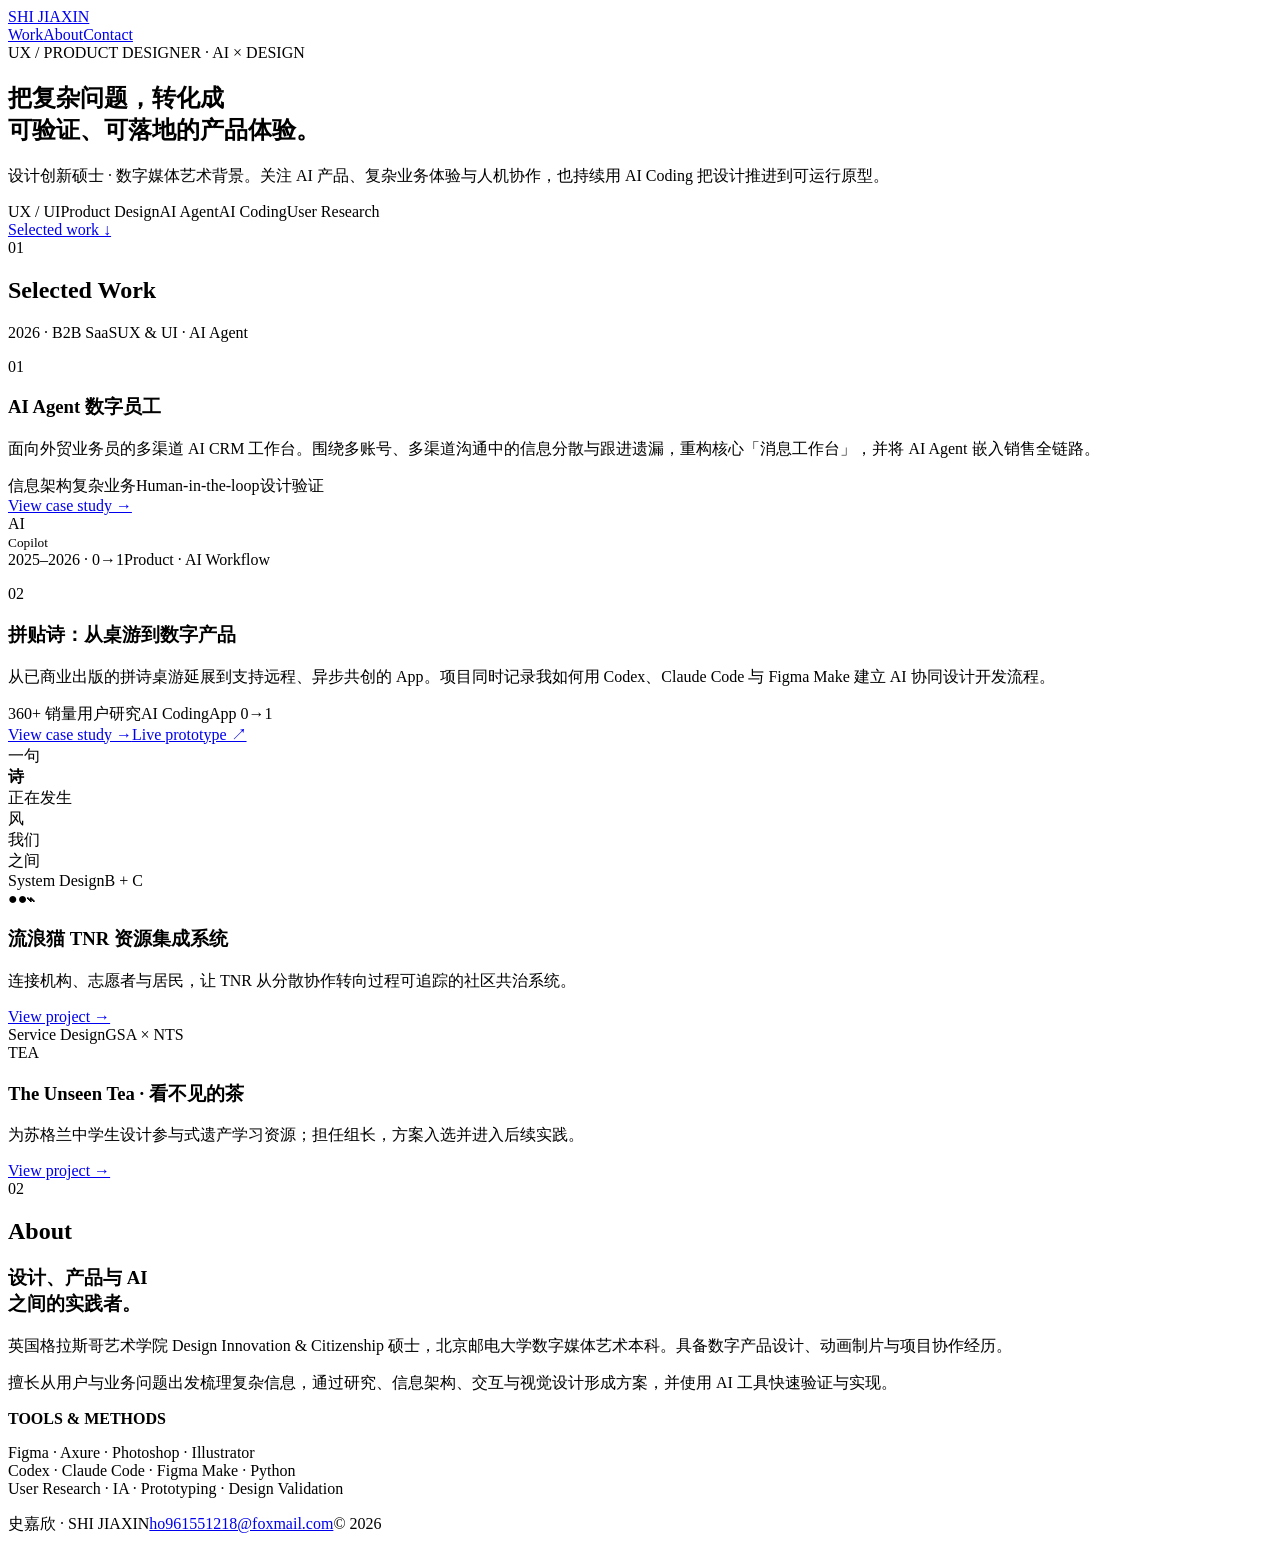
==== index.html @ bdac40e6 "Add index.html for portfolio v1" ====
<!doctype html>
<html lang="zh-CN">
<head>
  <meta charset="utf-8" />
  <meta name="viewport" content="width=device-width,initial-scale=1" />
  <meta name="description" content="史嘉欣｜UX / Product Designer portfolio — AI products, B2B SaaS, digital products and service design." />
  <title>史嘉欣 · UX / Product Designer</title>
  <link rel="stylesheet" href="styles.css" />
</head>
<body>
  <header class="nav">
    <a class="brand" href="#top">SHI JIAXIN</a>
    <nav><a href="#work">Work</a><a href="#about">About</a><a href="mailto:ho961551218@foxmail.com">Contact</a></nav>
  </header>

  <main id="top">
    <section class="hero">
      <div class="eyebrow">UX / PRODUCT DESIGNER · AI × DESIGN</div>
      <h1>把复杂问题，转化成<br><span>可验证、可落地</span>的产品体验。</h1>
      <p class="lead">设计创新硕士 · 数字媒体艺术背景。关注 AI 产品、复杂业务体验与人机协作，也持续用 AI Coding 把设计推进到可运行原型。</p>
      <div class="chips"><span>UX / UI</span><span>Product Design</span><span>AI Agent</span><span>AI Coding</span><span>User Research</span></div>
      <a class="down" href="#work">Selected work ↓</a>
    </section>

    <section id="work" class="work">
      <div class="section-head"><span>01</span><h2>Selected Work</h2></div>

      <article class="project blue">
        <div class="meta"><span>2026 · B2B SaaS</span><span>UX & UI · AI Agent</span></div>
        <div class="project-copy">
          <p class="num">01</p>
          <h3>AI Agent 数字员工</h3>
          <p>面向外贸业务员的多渠道 AI CRM 工作台。围绕多账号、多渠道沟通中的信息分散与跟进遗漏，重构核心「消息工作台」，并将 AI Agent 嵌入销售全链路。</p>
          <div class="tags"><span>信息架构</span><span>复杂业务</span><span>Human-in-the-loop</span><span>设计验证</span></div>
          <a href="digital-employee.html">View case study →</a>
        </div>
        <div class="visual dashboard">
          <div class="window"><div class="bar"></div><div class="cols"><i></i><b></b><em></em></div></div>
          <div class="float">AI<br><small>Copilot</small></div>
        </div>
      </article>

      <article class="project purple">
        <div class="meta"><span>2025–2026 · 0→1</span><span>Product · AI Workflow</span></div>
        <div class="project-copy">
          <p class="num">02</p>
          <h3>拼贴诗：从桌游到数字产品</h3>
          <p>从已商业出版的拼诗桌游延展到支持远程、异步共创的 App。项目同时记录我如何用 Codex、Claude Code 与 Figma Make 建立 AI 协同设计开发流程。</p>
          <div class="tags"><span>360+ 销量</span><span>用户研究</span><span>AI Coding</span><span>App 0→1</span></div>
          <div class="links"><a href="collage-poetry.html">View case study →</a><a href="https://jshi3779.github.io/Between-Lines/" target="_blank" rel="noreferrer">Live prototype ↗</a></div>
        </div>
        <div class="visual poetry"><div class="paper">一句<br><strong>诗</strong><br>正在发生</div><div class="card c1">风</div><div class="card c2">我们</div><div class="card c3">之间</div></div>
      </article>

      <div class="grid">
        <article class="small green">
          <div class="meta"><span>System Design</span><span>B + C</span></div>
          <div class="mini-visual cat"><span>●</span><span>●</span><b>⌁</b></div>
          <h3>流浪猫 TNR 资源集成系统</h3>
          <p>连接机构、志愿者与居民，让 TNR 从分散协作转向过程可追踪的社区共治系统。</p>
          <a href="tnr.html">View project →</a>
        </article>
        <article class="small yellow">
          <div class="meta"><span>Service Design</span><span>GSA × NTS</span></div>
          <div class="mini-visual tea"><span>TEA</span></div>
          <h3>The Unseen Tea · 看不见的茶</h3>
          <p>为苏格兰中学生设计参与式遗产学习资源；担任组长，方案入选并进入后续实践。</p>
          <a href="unseen-tea.html">View project →</a>
        </article>
      </div>
    </section>

    <section id="about" class="about">
      <div class="section-head"><span>02</span><h2>About</h2></div>
      <div class="about-grid">
        <h3>设计、产品与 AI<br>之间的实践者。</h3>
        <div><p>英国格拉斯哥艺术学院 Design Innovation & Citizenship 硕士，北京邮电大学数字媒体艺术本科。具备数字产品设计、动画制片与项目协作经历。</p><p>擅长从用户与业务问题出发梳理复杂信息，通过研究、信息架构、交互与视觉设计形成方案，并使用 AI 工具快速验证与实现。</p></div>
        <div class="skills"><b>TOOLS & METHODS</b><p>Figma · Axure · Photoshop · Illustrator<br>Codex · Claude Code · Figma Make · Python<br>User Research · IA · Prototyping · Design Validation</p></div>
      </div>
    </section>

    <footer><span>史嘉欣 · SHI JIAXIN</span><a href="mailto:ho961551218@foxmail.com">ho961551218@foxmail.com</a><span>© 2026</span></footer>
  </main>
</body>
</html>
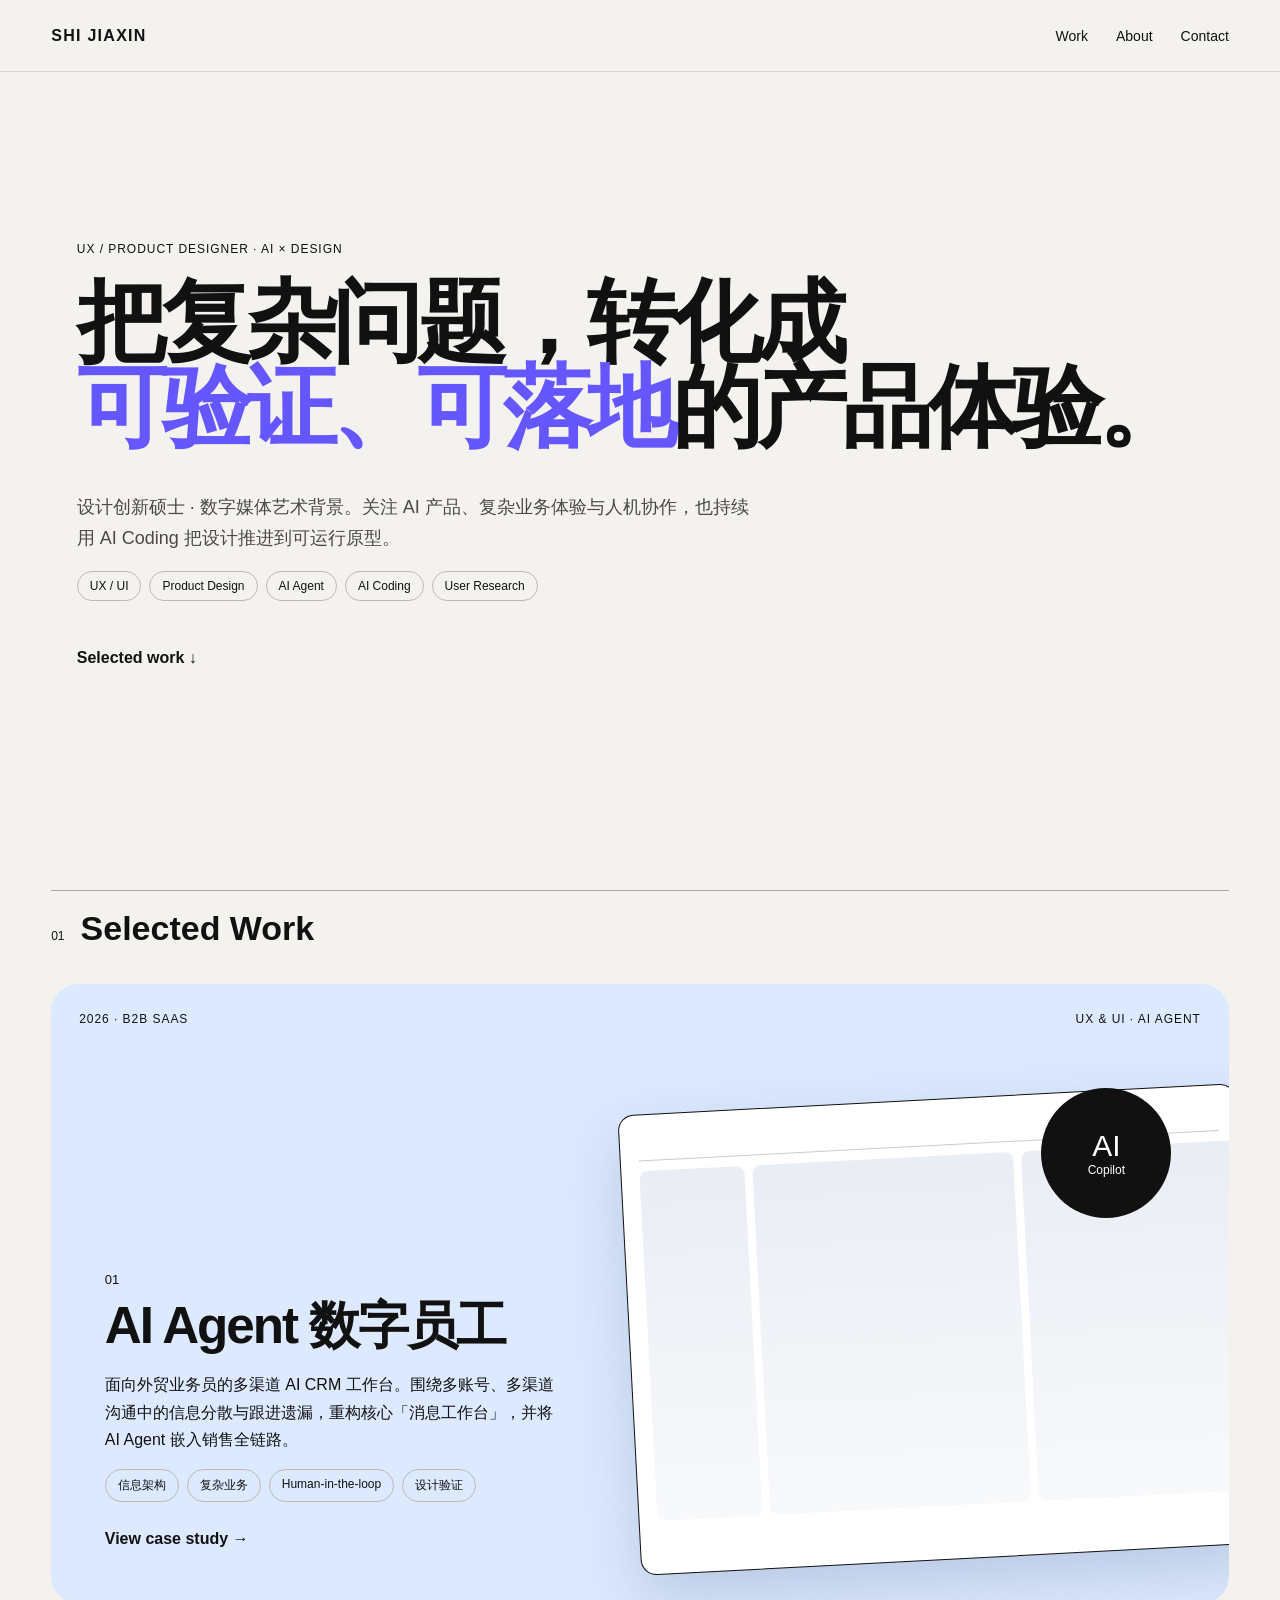
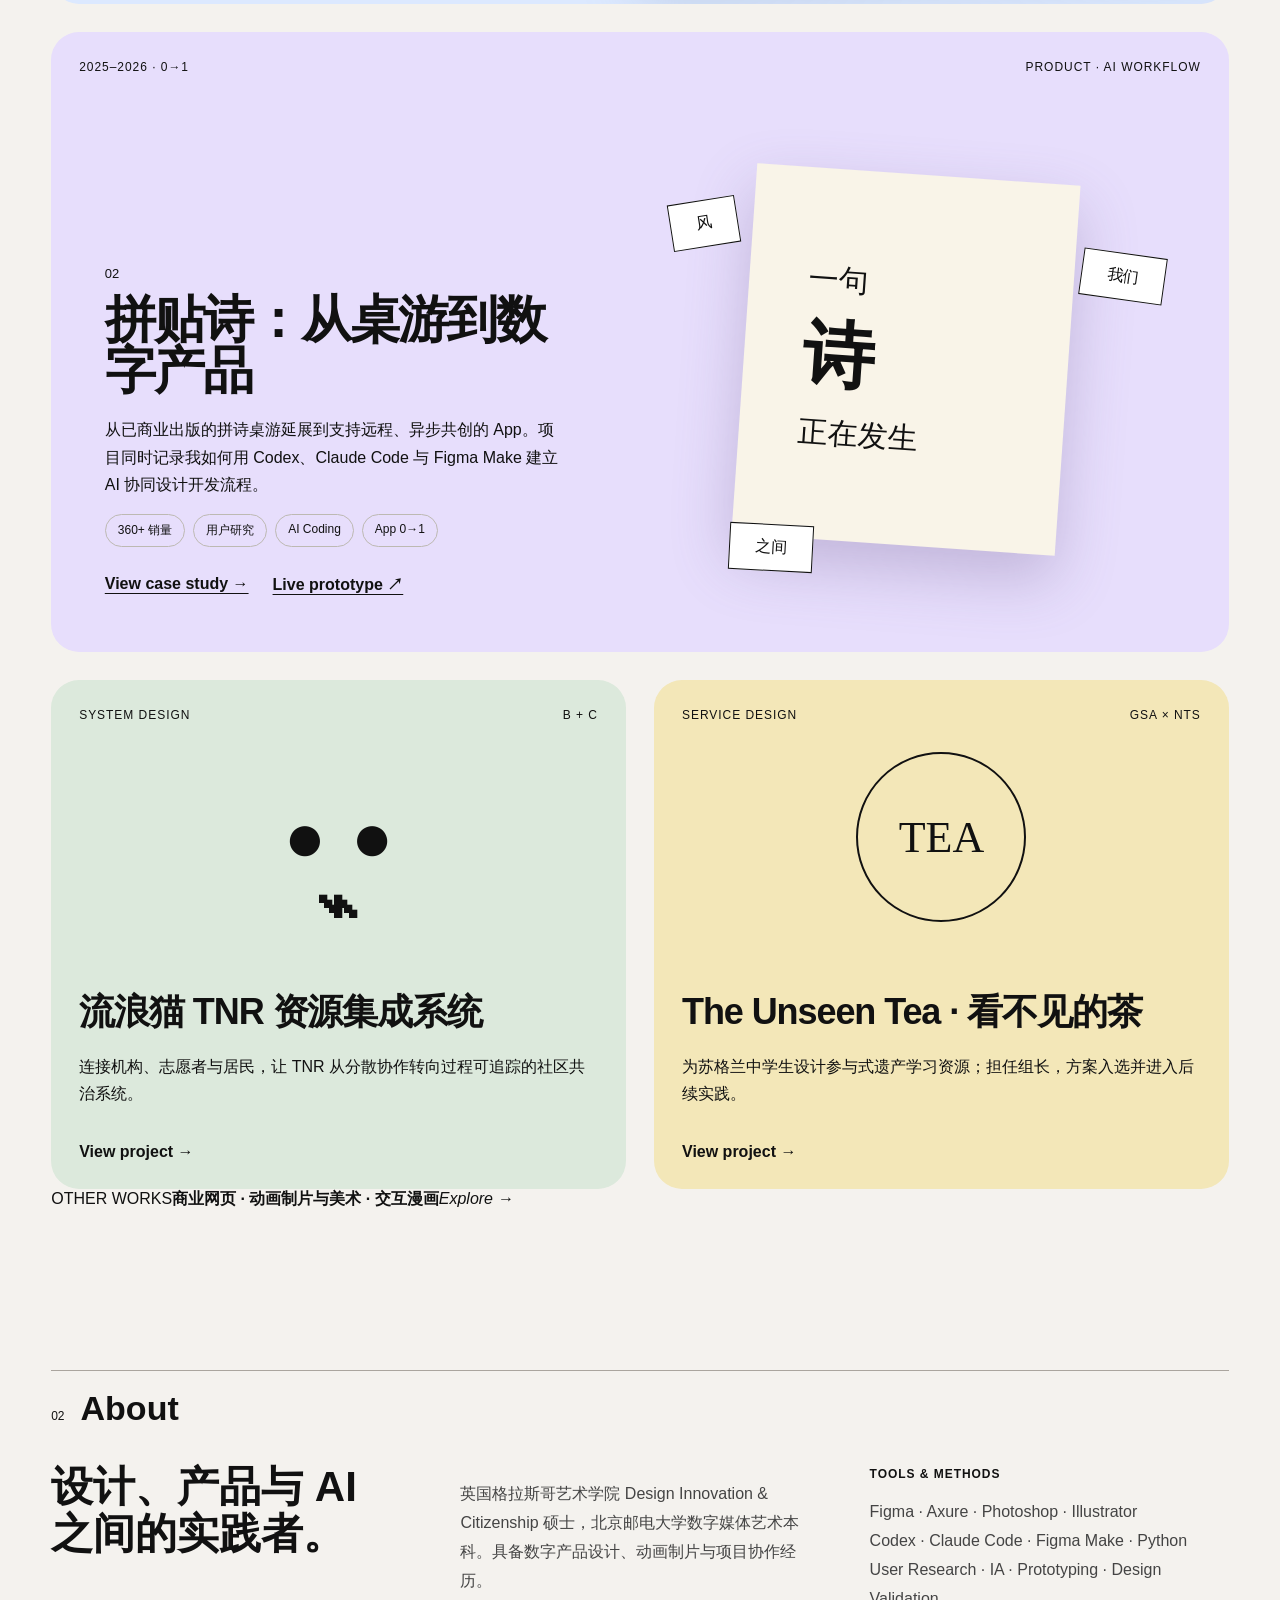
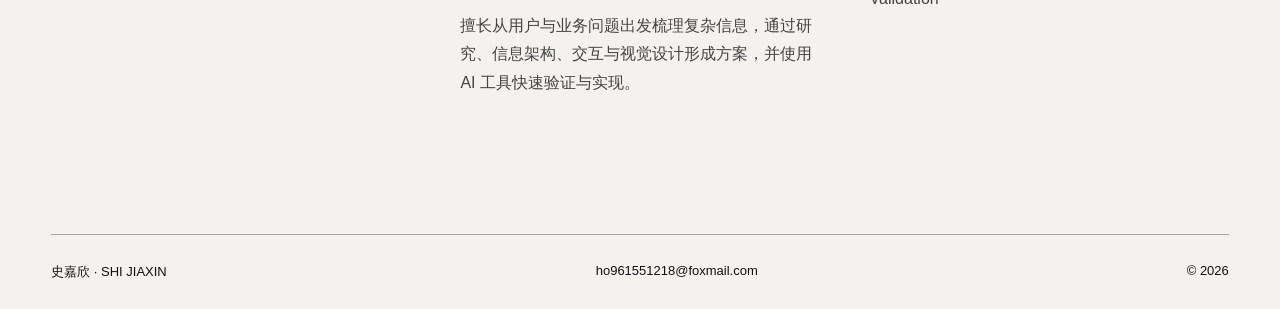
==== commit 974bd2da: "Add other works to portfolio" ====
--- a/index.html
+++ b/index.html
@@ -68,6 +68,7 @@
           <a href="unseen-tea.html">View project →</a>
         </article>
       </div>
+      <a class="other-link" href="other-works.html"><span>OTHER WORKS</span><strong>商业网页 · 动画制片与美术 · 交互漫画</strong><i>Explore →</i></a>
     </section>
 
     <section id="about" class="about">
--- a/styles.css
+++ b/styles.css
@@ -0,0 +1,4 @@
+*{box-sizing:border-box}html{scroll-behavior:smooth}body{margin:0;background:#f4f2ee;color:#111;font-family:Arial,"Noto Sans SC","Microsoft YaHei",sans-serif}a{color:inherit;text-decoration:none}.nav{height:72px;padding:0 4vw;display:flex;align-items:center;justify-content:space-between;position:sticky;top:0;background:rgba(244,242,238,.88);backdrop-filter:blur(16px);z-index:10;border-bottom:1px solid #d9d6d0}.brand{font-weight:800;letter-spacing:.08em}.nav nav{display:flex;gap:28px;font-size:14px}.hero{min-height:82vh;padding:10vh 6vw 7vh;display:flex;flex-direction:column;justify-content:center}.eyebrow,.meta{font-size:12px;letter-spacing:.08em;text-transform:uppercase}.hero h1{font-size:clamp(48px,7vw,108px);line-height:.95;letter-spacing:-.055em;margin:24px 0;max-width:1200px}.hero h1 span{color:#6457ff}.lead{font-size:18px;line-height:1.7;max-width:680px;color:#4a4946}.chips,.tags{display:flex;gap:8px;flex-wrap:wrap}.chips span,.tags span{border:1px solid #bdb9b2;border-radius:999px;padding:7px 12px;font-size:12px}.down{margin-top:48px;font-weight:700}.work,.about{padding:80px 4vw}.section-head{display:flex;gap:16px;align-items:baseline;border-top:1px solid #aaa59e;padding-top:18px;margin-bottom:36px}.section-head span{font-size:12px}.section-head h2{font-size:34px;margin:0}.project{min-height:620px;border-radius:28px;padding:28px;display:grid;grid-template-columns:1fr 1.15fr;grid-template-rows:auto 1fr;gap:20px;margin:0 0 28px;overflow:hidden}.project .meta{grid-column:1/-1;display:flex;justify-content:space-between}.project-copy{align-self:end;padding:30px 2vw 28px}.num{font-size:13px}.project h3{font-size:clamp(34px,4vw,64px);line-height:1;margin:10px 0 20px;letter-spacing:-.04em}.project-copy>p:not(.num){max-width:560px;line-height:1.7}.project-copy>a,.links{display:flex;gap:24px;margin-top:28px;font-weight:700}.links a{text-decoration:underline;text-underline-offset:4px}.blue{background:#dce9ff}.purple{background:#e7defc}.green{background:#dce9dc}.yellow{background:#f3e7b8}.visual{align-self:stretch;position:relative;min-height:420px}.dashboard .window{position:absolute;inset:10% -8% 3% 3%;background:#fff;border:1px solid #111;border-radius:16px;box-shadow:0 24px 60px #7489aa55;transform:rotate(-3deg);padding:18px}.bar{height:28px;border-bottom:1px solid #ccc}.cols{display:grid;grid-template-columns:18% 45% 37%;height:85%;gap:8px;padding-top:10px}.cols>*{display:block;background:linear-gradient(#e9edf4,#f8f9fb);border-radius:8px}.float{position:absolute;right:5%;top:8%;width:130px;height:130px;border-radius:50%;background:#111;color:#fff;display:grid;place-content:center;text-align:center;font-size:30px}.float small{font-size:12px}.poetry{display:grid;place-items:center}.paper{background:#f9f4e8;width:55%;height:70%;padding:15% 10%;font-family:serif;font-size:30px;line-height:1.5;transform:rotate(4deg);box-shadow:0 25px 60px #6f5b9250}.paper strong{font-size:72px}.card{position:absolute;background:#fff;border:1px solid #111;padding:12px 25px;font-family:serif}.c1{left:10%;top:20%;transform:rotate(-9deg)}.c2{right:6%;top:30%;transform:rotate(8deg)}.c3{left:20%;bottom:10%;transform:rotate(3deg)}.grid{display:grid;grid-template-columns:1fr 1fr;gap:28px}.small{border-radius:28px;padding:28px;min-height:500px}.small .meta{display:flex;justify-content:space-between}.small h3{font-size:36px;letter-spacing:-.03em;margin-bottom:12px}.small p{line-height:1.7;max-width:520px}.small a{display:inline-block;margin-top:20px;font-weight:700}.mini-visual{height:230px;display:grid;place-content:center}.cat{font-size:70px;grid-template-columns:auto auto;gap:25px;position:relative}.cat b{position:absolute;left:50%;top:58%;transform:translateX(-50%);font-size:80px}.tea span{border:2px solid #111;border-radius:50%;width:170px;height:170px;display:grid;place-content:center;font-family:serif;font-size:44px}.about-grid{display:grid;grid-template-columns:1fr 1fr 1fr;gap:50px}.about h3{font-size:42px;line-height:1.1;margin:0}.about p{line-height:1.8;color:#444}.skills b{font-size:12px;letter-spacing:.08em}footer{margin:40px 4vw 0;padding:28px 0;border-top:1px solid #aaa59e;display:flex;justify-content:space-between;font-size:13px}@media(max-width:800px){.nav{padding:0 20px}.nav nav{gap:14px}.hero{padding:80px 24px}.hero h1{font-size:52px}.work,.about{padding:60px 20px}.project{grid-template-columns:1fr;grid-template-rows:auto auto auto;padding:20px}.project .meta{grid-column:auto}.visual{min-height:330px}.grid,.about-grid{grid-template-columns:1fr}.small{min-height:440px}footer{margin:20px;gap:12px;flex-direction:column}.nav nav a:nth-child(2){display:none}}
+/* Case study */
+.case-hero{min-height:68vh;padding:12vh 8vw 8vh;display:flex;flex-direction:column;justify-content:flex-end;border-bottom:1px solid #aaa59e}.case-hero h1{font-size:clamp(64px,10vw,150px);line-height:.86;letter-spacing:-.065em;margin:24px 0 32px;max-width:1300px}.case-hero>p{font-size:clamp(18px,2vw,28px);line-height:1.55;max-width:850px;margin:0;color:#3f3e3b}.case-live{display:inline-block;margin-top:32px;font-size:13px;font-weight:800;letter-spacing:.06em;text-decoration:underline;text-underline-offset:5px}.case-summary{display:grid;grid-template-columns:1fr 1fr;gap:40px;padding:32px 8vw 90px}.case-summary b{font-size:11px;letter-spacing:.1em}.case-summary p{font-size:16px;line-height:1.6;max-width:520px}.case-section{margin:0 8vw;padding:90px 0;border-top:1px solid #aaa59e;display:grid;grid-template-columns:18% 1fr;gap:30px}.case-no{font-size:13px}.case-section h2{font-size:clamp(36px,5vw,72px);line-height:1.02;letter-spacing:-.045em;margin:14px 0 24px;max-width:950px}.case-section p{font-size:18px;line-height:1.8;max-width:760px;color:#444}.case-end{margin:40px 8vw;padding:50px 0;border-top:1px solid #aaa59e;font-weight:800;font-size:13px;letter-spacing:.06em}
+@media(max-width:800px){.case-hero{padding:100px 24px 60px;min-height:60vh}.case-hero h1{font-size:58px}.case-summary{grid-template-columns:1fr;padding:28px 24px 60px}.case-section{margin:0 24px;padding:60px 0;grid-template-columns:1fr}.case-section p{font-size:16px}.case-end{margin:20px 24px}}
